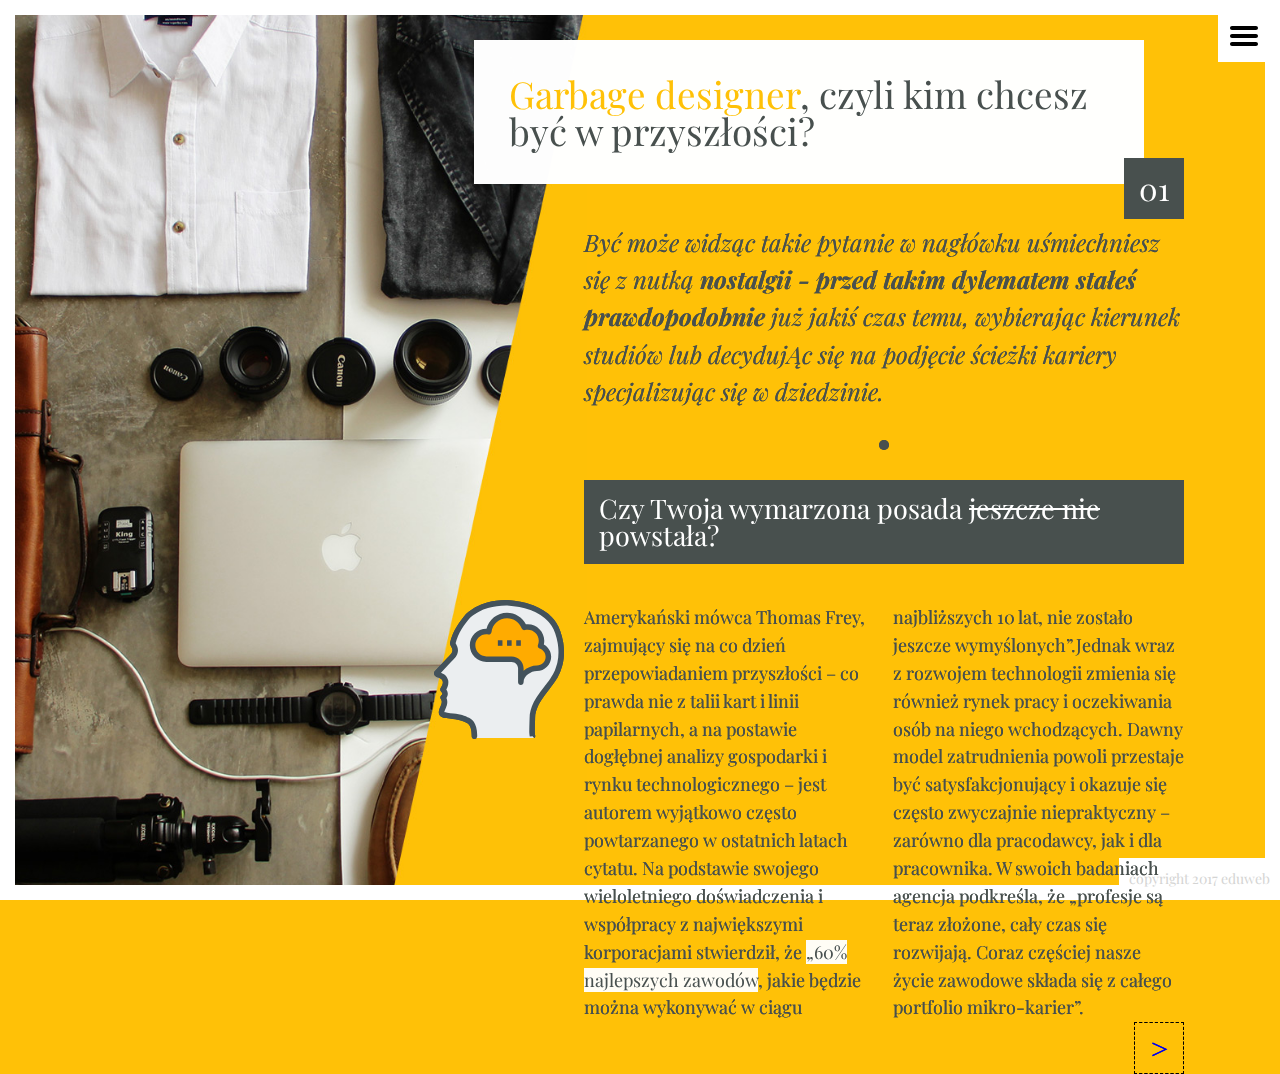
==== layout kurs html/index.html @ e50585dd "ver 0.0" ====
<!doctype html>
<html>
<head>
    <meta charset="utf-8">
    <meta name="description" content="Strona WWW z kursu HTML">
    <meta name="viewport" content="width=device-width, initial-scale=1">
    <link href="https://fonts.googleapis.com/css?family=Playfair+Display" rel="stylesheet">
    <link rel="stylesheet" type="text/css" href="style.css">
    <title>Strona z kursu HTML</title>
</head>
   
<body>
   
   <a class="menu" href="#"></a>
   
    <header class="dropdown-content">
       
       <h4>Skontaktuj się z nami:</h4>
       
       <form action="/mail" method="post">
           <input type="text">
           <input type="email">
           <textarea></textarea>
           <button>WYŚLIJ ></button>
       </form>
       
        <nav class="main-nav">
            <ul class="main-menu">
                <li>Czy Twoja wymarzona posada jeszcze nie powstała?</li>
                <li>Jak Cię widzą, tak Cię piszą</li>
                <li>Dopóki Facebook ich nie rozłączy</li>
                <li>Dobre meme do złej gry</li>
                <li>Projektowanie śmieci</li>
                <li>Jak Cię widzą, tak Cię piszą</li>
            </ul>
        </nav>
    </header>
    
    <div class="bg"></div>
        
          <section>
           
            <article>
               <hgroup>
                   <h1><span class="orange">Garbage designer</span>, czyli kim chcesz być w przyszłości?</h1>
                    <h3>01</h3>
               </hgroup>
                   <p class="summary">Być może widząc takie pytanie w nagłówku uśmiechniesz się z nutką <strong>nostalgii - przed takim dylematem stałeś prawdopodobnie</strong> już jakiś czas temu, wybierając kierunek studiów lub decydujĄc się na podjęcie ścieżki kariery specjalizując się w dziedzinie. </p>
               <div class="dot"></div>
                  
                <h2>Czy Twoja wymarzona posada <span class="deleted">jeszcze nie</span> powstała?</h2>
               
               <figure>
                   <img src="images/head-brains.svg" width="130">
               </figure>
               
                <p class="text">Amerykański mówca Thomas Frey, zajmujący się na co dzień przepowiadaniem przyszłości – co prawda nie z talii kart i linii papilarnych, a na postawie dogłębnej analizy gospodarki i rynku technologicznego – jest autorem wyjątkowo często powtarzanego w ostatnich latach cytatu. Na podstawie swojego wieloletniego doświadczenia i współpracy z największymi korporacjami stwierdził, że <em>„60% najlepszych zawodów</em>, jakie będzie można wykonywać w ciągu najbliższych 10 lat, nie zostało jeszcze wymyślonych”.Jednak wraz z rozwojem technologii zmienia się również rynek pracy i oczekiwania osób na niego wchodzących. Dawny model zatrudnienia powoli przestaje być satysfakcjonujący i okazuje się często zwyczajnie niepraktyczny – zarówno dla pracodawcy, jak i dla pracownika. W swoich badaniach agencja podkreśla, że „profesje są teraz złożone, cały czas się rozwijają. Coraz częściej nasze życie zawodowe składa się z całego portfolio mikro-karier”.</p>
               <a class="button-more" href="#">></a>
            </article>
            
            <article>
               <hgroup>
                   <h1><span class="orange">Garbage designer</span>, czyli kim chcesz być w przyszłości?</h1>
                    <h3>01</h3>
               </hgroup>
                   <p class="summary">Być może widząc takie pytanie w nagłówku uśmiechniesz się z nutką <strong>nostalgii - przed takim dylematem stałeś prawdopodobnie</strong> już jakiś czas temu, wybierając kierunek studiów lub decydujĄc się na podjęcie ścieżki kariery specjalizując się w dziedzinie. </p>
               <div class="dot"></div>
                  
                <h2>Czy Twoja wymarzona posada <span class="deleted">jeszcze nie</span> powstała?</h2>
               
               <figure>
                   <img src="images/head-brains.svg" width="130">
               </figure>
               
                <p class="text">Amerykański mówca Thomas Frey, zajmujący się na co dzień przepowiadaniem przyszłości – co prawda nie z talii kart i linii papilarnych, a na postawie dogłębnej analizy gospodarki i rynku technologicznego – jest autorem wyjątkowo często powtarzanego w ostatnich latach cytatu. Na podstawie swojego wieloletniego doświadczenia i współpracy z największymi korporacjami stwierdził, że <em>„60% najlepszych zawodów</em>, jakie będzie można wykonywać w ciągu najbliższych 10 lat, nie zostało jeszcze wymyślonych”.Jednak wraz z rozwojem technologii zmienia się również rynek pracy i oczekiwania osób na niego wchodzących. Dawny model zatrudnienia powoli przestaje być satysfakcjonujący i okazuje się często zwyczajnie niepraktyczny – zarówno dla pracodawcy, jak i dla pracownika. W swoich badaniach agencja podkreśla, że „profesje są teraz złożone, cały czas się rozwijają. Coraz częściej nasze życie zawodowe składa się z całego portfolio mikro-karier”.</p>
               <a class="button-more" href="#">></a>
            </article>
            
        </section>
        
        <footer>
            <p>copyright 2017 eduweb</p>
        </footer>
    
<script src="http://code.jquery.com/jquery-3.1.1.min.js" integrity="sha256-hVVnYaiADRTO2PzUGmuLJr8BLUSjGIZsDYGmIJLv2b8=" crossorigin="anonymous"></script>   
        
    <script>window.jQuery || document.write('<script src="js/jquery-3.1.1.min.js"><\/script>')</script>
   
    <script src="script.js"></script>
    
</body>
</html>
---- layout kurs html/style.css ----
@import url(reset.css);
@import url(ramka.css);

html {
    background: #ffc107 url(images/tło1.jpg) fixed no-repeat;
    background-size: contain;
    font-size: 62.5%;
    font-family: 'Playfair Display', serif;
    color: #48504e;
}

.orange { color: #ffc107; }

.grey { color: #48504e; }

.lightgrey { color: #d4d4d3; }

h1{
    font-size: 3.7rem;
    background-color: rgba(255, 255, 255, .9);
    padding: 3.5rem;
    margin: 4.0rem;
}

h2 { font-size: 2.7rem; }

h3 { font-size: 3.1rem; }

h3, h2 { 
    color: #fff;
    background-color: #48504e;
    padding: 1.5rem;
    display: inline-block;
}

h4 {
    font-size: 2rem;
    padding: 2rem 1rem;
}

p {font-size: 1.8rem; line-height: 1.55; }

ul { font-size: 2.3rem; line-height: 1.75; }

footer p { font-size: 1.4rem; color: #d4d4d3; }

strong {
    font-weight: bold;
}

em{
    background-color: rgba(255, 255, 255, .8);
}

.summary { 
    font-size: 2.4rem;
    font-style: italic;
}

.dot {
    width: 1rem;
    height: 1rem;
    background-color: #48504e;
    margin: 3rem auto;
    border-radius: 2rem;
}

.deleted {
    text-decoration: line-through;
}

.button-more {
    display: inline-block;
    border: 1px dashed #000;
    font-size: 3rem;
    padding: 1rem 1.5rem;
    text-decoration: none;
    position: absolute;
    right: 0;
}

header {
    display: none;
    background: #48504e;
    color: #fff;
    height: 30rem;
    padding: 10rem;
}

nav {
    float: right;
}

nav li {
    text-align: right;
    background: url(images/strzalka.svg) right no-repeat;
    padding-right:4rem;
    line-height: 1.5rem;
    margin: 3rem;
}

form {
    float: left;
    width: 35rem;
}

input, textarea {
    width: 35rem;
    background: none;
    border: 2px #d4d4d3 solid;
    margin: .5rem;
    padding: 1rem;
    color: #fff;
    font-size:1.7rem;
}

button {
    background: #ffc107;
    border: none;
    padding: 2rem 6rem;
    font-size: 1.5rem;
    font-weight: bold;
    float: right;
    cursor: pointer;
    margin-top: -1.5rem;
    margin-right: -13rem;
}

.menu {
    background: #fff url(images/menu.svg) center no-repeat;
    padding: 1rem;
    margin: 1rem;
    height: 3.2rem;
    position: fixed;
    width: 3.2rem;
    right: 0;
   }

.hoverme:hover header {
    display: block;
}

section {
    width: 50%;
    min-width: 600px;
    max-width: 850px;
    position: absolute;
    right: 5%;
    z-index: 9999;
}

footer {
    position: fixed;
    bottom: 0;
    right: 0;
    padding: 1rem;
    background: #fff;
    z-index: 6;
}

article{
    width: 50%;
    min-width: 600px;
    margin-bottom: 6rem;
    position: absolute;
    right: 5%;
}

hgroup {
    margin-left: -25%;
    position: relative;
    display: inline-block;
}

h3 {
    position: absolute;
    right: 0;
    bottom: 5px;
}

figure {
    margin-left: -25%;
    margin-top: 20%;
    float: left;
}

.text {
    padding-top: 4rem;
    column-count: 2;
}

@media all and (max-width: 1200px) {
    
    html{
         background: #ffc107;
    }
    
    section {
        width: 75%;
    }
    
    .bg {
        background: url(images/tło.jpeg) fixed no-repeat;
        height: 300px;
    }
    
    header {
    display: none;
    background: #48504e;
    color: #fff;
    height: 50rem;
    width: 80%;
    }
    
    ul {
    font-size: 1.5rem;
    }
    
    nav li {
    text-align: right;
    background: url(images/strzalka.svg) right no-repeat;
    padding-right: 4rem;
    line-height: 1.5rem;
    margin: 3rem;
    }

@media all and (max-width: 760px) {
    hgroup{
        margin-left: 0;
    }
    figure {
        display: none;
    }
    section {
    width: 90%;
    min-width: 300px;
    max-width: 850px;
    right: 5%;
    }
    .text {
    column-count: 1;
    }
}
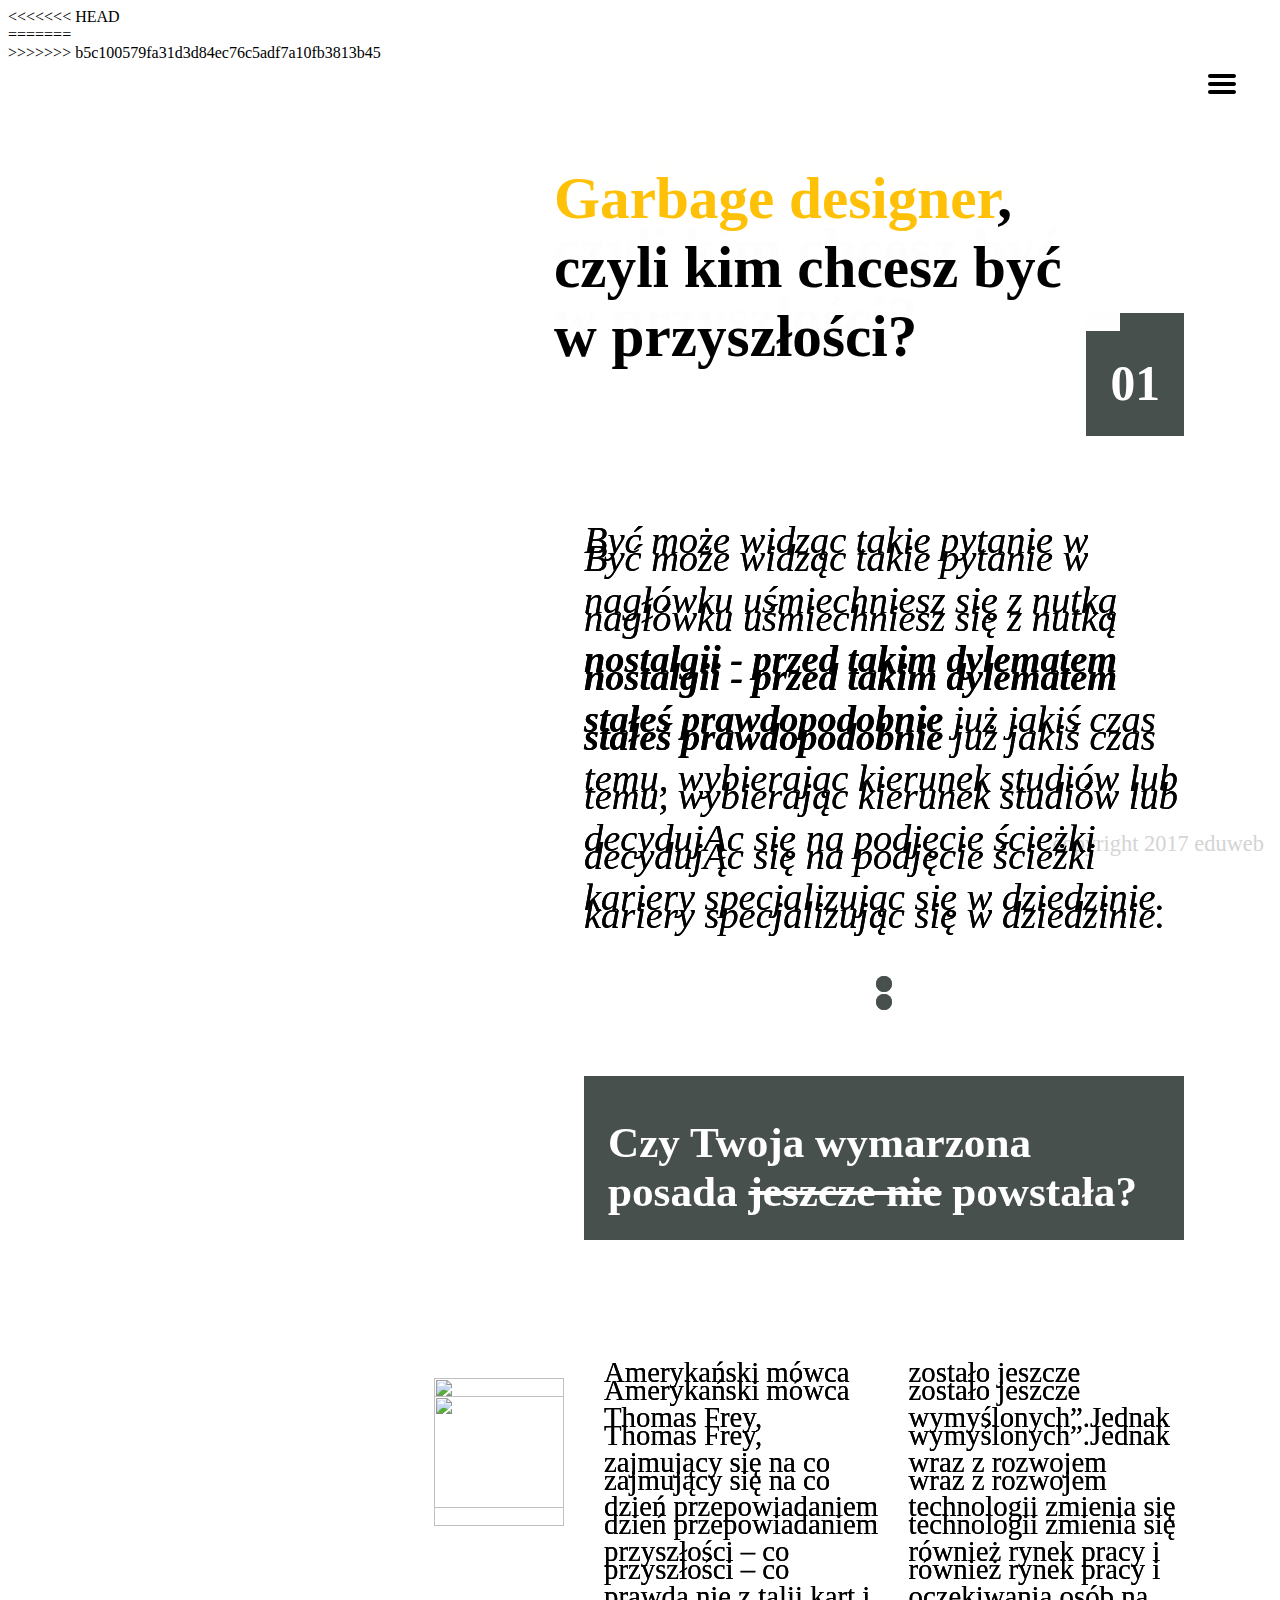
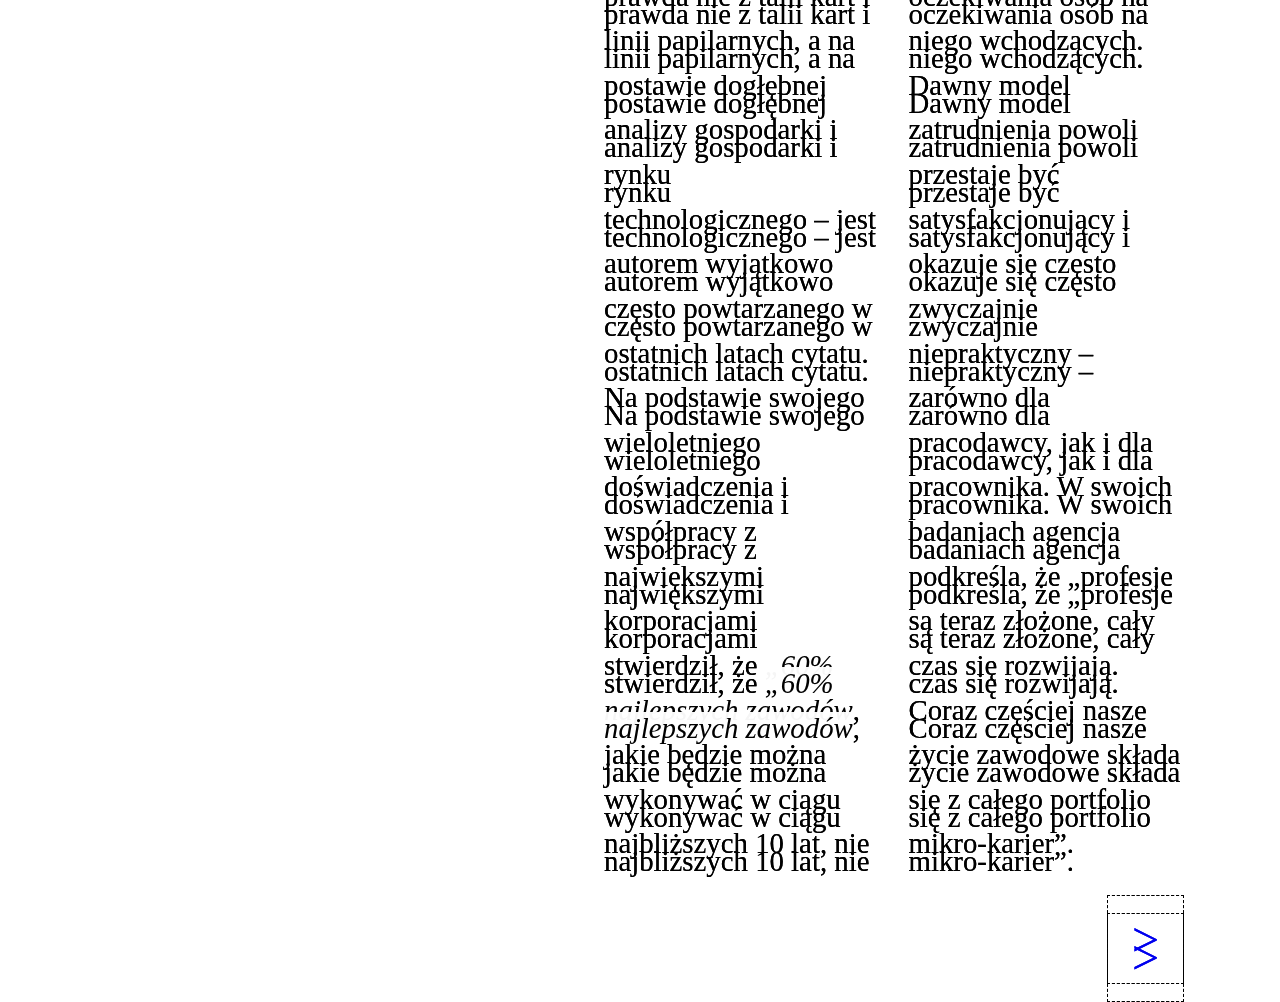
==== commit 1ab09b61: "Merge branch 'master' of https://github.com/Savickas/Projekty-nauka" ====
--- a/layout kurs html/index.html
+++ b/layout kurs html/index.html
@@ -1,3 +1,4 @@
+<<<<<<< HEAD
 <!doctype html>
 <html>
 <head>
@@ -89,4 +90,98 @@
     <script src="script.js"></script>
     
 </body>
-</html>+</html>
+=======
+<!doctype html>
+<html>
+<head>
+    <meta charset="utf-8">
+    <meta name="description" content="Strona WWW z kursu HTML">
+    <meta name="viewport" content="width=device-width, initial-scale=1">
+    <link href="https://fonts.googleapis.com/css?family=Playfair+Display" rel="stylesheet">
+    <link rel="stylesheet" type="text/css" href="style.css">
+    <title>Strona z kursu HTML</title>
+</head>
+   
+<body>
+   
+   <a class="menu" href="#"></a>
+   
+    <header class="dropdown-content">
+       
+       <h4>Skontaktuj się z nami:</h4>
+       
+       <form action="/mail" method="post">
+           <input type="text">
+           <input type="email">
+           <textarea></textarea>
+           <button>WYŚLIJ ></button>
+       </form>
+       
+        <nav class="main-nav">
+            <ul class="main-menu">
+                <li>Czy Twoja wymarzona posada jeszcze nie powstała?</li>
+                <li>Jak Cię widzą, tak Cię piszą</li>
+                <li>Dopóki Facebook ich nie rozłączy</li>
+                <li>Dobre meme do złej gry</li>
+                <li>Projektowanie śmieci</li>
+                <li>Jak Cię widzą, tak Cię piszą</li>
+            </ul>
+        </nav>
+    </header>
+    
+    <div class="bg"></div>
+        
+          <section>
+           
+            <article>
+               <hgroup>
+                   <h1><span class="orange">Garbage designer</span>, czyli kim chcesz być w przyszłości?</h1>
+                    <h3>01</h3>
+               </hgroup>
+                   <p class="summary">Być może widząc takie pytanie w nagłówku uśmiechniesz się z nutką <strong>nostalgii - przed takim dylematem stałeś prawdopodobnie</strong> już jakiś czas temu, wybierając kierunek studiów lub decydujĄc się na podjęcie ścieżki kariery specjalizując się w dziedzinie. </p>
+               <div class="dot"></div>
+                  
+                <h2>Czy Twoja wymarzona posada <span class="deleted">jeszcze nie</span> powstała?</h2>
+               
+               <figure>
+                   <img src="images/head-brains.svg" width="130">
+               </figure>
+               
+                <p class="text">Amerykański mówca Thomas Frey, zajmujący się na co dzień przepowiadaniem przyszłości – co prawda nie z talii kart i linii papilarnych, a na postawie dogłębnej analizy gospodarki i rynku technologicznego – jest autorem wyjątkowo często powtarzanego w ostatnich latach cytatu. Na podstawie swojego wieloletniego doświadczenia i współpracy z największymi korporacjami stwierdził, że <em>„60% najlepszych zawodów</em>, jakie będzie można wykonywać w ciągu najbliższych 10 lat, nie zostało jeszcze wymyślonych”.Jednak wraz z rozwojem technologii zmienia się również rynek pracy i oczekiwania osób na niego wchodzących. Dawny model zatrudnienia powoli przestaje być satysfakcjonujący i okazuje się często zwyczajnie niepraktyczny – zarówno dla pracodawcy, jak i dla pracownika. W swoich badaniach agencja podkreśla, że „profesje są teraz złożone, cały czas się rozwijają. Coraz częściej nasze życie zawodowe składa się z całego portfolio mikro-karier”.</p>
+               <a class="button-more" href="#">></a>
+            </article>
+            
+            <article>
+               <hgroup>
+                   <h1><span class="orange">Garbage designer</span>, czyli kim chcesz być w przyszłości?</h1>
+                    <h3>01</h3>
+               </hgroup>
+                   <p class="summary">Być może widząc takie pytanie w nagłówku uśmiechniesz się z nutką <strong>nostalgii - przed takim dylematem stałeś prawdopodobnie</strong> już jakiś czas temu, wybierając kierunek studiów lub decydujĄc się na podjęcie ścieżki kariery specjalizując się w dziedzinie. </p>
+               <div class="dot"></div>
+                  
+                <h2>Czy Twoja wymarzona posada <span class="deleted">jeszcze nie</span> powstała?</h2>
+               
+               <figure>
+                   <img src="images/head-brains.svg" width="130">
+               </figure>
+               
+                <p class="text">Amerykański mówca Thomas Frey, zajmujący się na co dzień przepowiadaniem przyszłości – co prawda nie z talii kart i linii papilarnych, a na postawie dogłębnej analizy gospodarki i rynku technologicznego – jest autorem wyjątkowo często powtarzanego w ostatnich latach cytatu. Na podstawie swojego wieloletniego doświadczenia i współpracy z największymi korporacjami stwierdził, że <em>„60% najlepszych zawodów</em>, jakie będzie można wykonywać w ciągu najbliższych 10 lat, nie zostało jeszcze wymyślonych”.Jednak wraz z rozwojem technologii zmienia się również rynek pracy i oczekiwania osób na niego wchodzących. Dawny model zatrudnienia powoli przestaje być satysfakcjonujący i okazuje się często zwyczajnie niepraktyczny – zarówno dla pracodawcy, jak i dla pracownika. W swoich badaniach agencja podkreśla, że „profesje są teraz złożone, cały czas się rozwijają. Coraz częściej nasze życie zawodowe składa się z całego portfolio mikro-karier”.</p>
+               <a class="button-more" href="#">></a>
+            </article>
+            
+        </section>
+        
+        <footer>
+            <p>copyright 2017 eduweb</p>
+        </footer>
+    
+<script src="http://code.jquery.com/jquery-3.1.1.min.js" integrity="sha256-hVVnYaiADRTO2PzUGmuLJr8BLUSjGIZsDYGmIJLv2b8=" crossorigin="anonymous"></script>   
+        
+    <script>window.jQuery || document.write('<script src="js/jquery-3.1.1.min.js"><\/script>')</script>
+   
+    <script src="layout kurs html/script.js"></script>
+    
+</body>
+</html>
+>>>>>>> b5c100579fa31d3d84ec76c5adf7a10fb3813b45
--- a/layout kurs html/style.css
+++ b/layout kurs html/style.css
@@ -1,3 +1,4 @@
+<<<<<<< HEAD
 @import url(reset.css);
 @import url(ramka.css);
 
@@ -261,3 +262,268 @@
 
 
 
+=======
+@import url(reset.css);
+@import url(ramka.css);
+
+html {
+    background: #ffc107 url(images/tło1.jpg) fixed no-repeat;
+    background-size: contain;
+    font-size: 62.5%;
+    font-family: 'Playfair Display', serif;
+    color: #48504e;
+}
+
+.orange { color: #ffc107; }
+
+.grey { color: #48504e; }
+
+.lightgrey { color: #d4d4d3; }
+
+h1{
+    font-size: 3.7rem;
+    background-color: rgba(255, 255, 255, .9);
+    padding: 3.5rem;
+    margin: 4.0rem;
+}
+
+h2 { font-size: 2.7rem; }
+
+h3 { font-size: 3.1rem; }
+
+h3, h2 { 
+    color: #fff;
+    background-color: #48504e;
+    padding: 1.5rem;
+    display: inline-block;
+}
+
+h4 {
+    font-size: 2rem;
+    padding: 2rem 1rem;
+}
+
+p {font-size: 1.8rem; line-height: 1.55; }
+
+ul { font-size: 2.3rem; line-height: 1.75; }
+
+footer p { font-size: 1.4rem; color: #d4d4d3; }
+
+strong {
+    font-weight: bold;
+}
+
+em{
+    background-color: rgba(255, 255, 255, .8);
+}
+
+.summary { 
+    font-size: 2.4rem;
+    font-style: italic;
+}
+
+.dot {
+    width: 1rem;
+    height: 1rem;
+    background-color: #48504e;
+    margin: 3rem auto;
+    border-radius: 2rem;
+}
+
+.deleted {
+    text-decoration: line-through;
+}
+
+.button-more {
+    display: inline-block;
+    border: 1px dashed #000;
+    font-size: 3rem;
+    padding: 1rem 1.5rem;
+    text-decoration: none;
+    position: absolute;
+    right: 0;
+}
+
+header {
+    display: none;
+    background: #48504e;
+    color: #fff;
+    height: 30rem;
+    padding: 10rem;
+}
+
+nav {
+    float: right;
+}
+
+nav li {
+    text-align: right;
+    background: url(images/strzalka.svg) right no-repeat;
+    padding-right:4rem;
+    line-height: 1.5rem;
+    margin: 3rem;
+}
+
+form {
+    float: left;
+    width: 35rem;
+}
+
+input, textarea {
+    width: 35rem;
+    background: none;
+    border: 2px #d4d4d3 solid;
+    margin: .5rem;
+    padding: 1rem;
+    color: #fff;
+    font-size:1.7rem;
+}
+
+button {
+    background: #ffc107;
+    border: none;
+    padding: 2rem 6rem;
+    font-size: 1.5rem;
+    font-weight: bold;
+    float: right;
+    cursor: pointer;
+    margin-top: -1.5rem;
+    margin-right: -13rem;
+}
+
+.menu {
+    background: #fff url(images/menu.svg) center no-repeat;
+    padding: 1rem;
+    margin: 1rem;
+    height: 3.2rem;
+    position: fixed;
+    width: 3.2rem;
+    right: 0;
+   }
+
+.hoverme:hover header {
+    display: block;
+}
+
+section {
+    width: 50%;
+    min-width: 600px;
+    max-width: 850px;
+    position: absolute;
+    right: 5%;
+    z-index: 9999;
+}
+
+footer {
+    position: fixed;
+    bottom: 0;
+    right: 0;
+    padding: 1rem;
+    background: #fff;
+    z-index: 6;
+}
+
+article{
+    width: 50%;
+    min-width: 600px;
+    margin-bottom: 6rem;
+    position: absolute;
+    right: 5%;
+}
+
+hgroup {
+    margin-left: -25%;
+    position: relative;
+    display: inline-block;
+}
+
+h3 {
+    position: absolute;
+    right: 0;
+    bottom: 5px;
+}
+
+figure {
+    margin-left: -25%;
+    margin-top: 20%;
+    float: left;
+}
+
+.text {
+    padding-top: 4rem;
+    column-count: 2;
+}
+
+@media all and (max-width: 1200px) {
+    
+    html{
+         background: #ffc107;
+    }
+    
+    section {
+        width: 75%;
+    }
+    
+    .bg {
+        background: url(images/tło.jpeg) fixed no-repeat;
+        height: 300px;
+    }
+    
+    header {
+    display: none;
+    background: #48504e;
+    color: #fff;
+    height: 50rem;
+    width: 80%;
+    }
+    
+    ul {
+    font-size: 1.5rem;
+    }
+    
+    nav li {
+    text-align: right;
+    background: url(images/strzalka.svg) right no-repeat;
+    padding-right: 4rem;
+    line-height: 1.5rem;
+    margin: 3rem;
+    }
+
+@media all and (max-width: 760px) {
+    hgroup{
+        margin-left: 0;
+    }
+    figure {
+        display: none;
+    }
+    section {
+    width: 90%;
+    min-width: 300px;
+    max-width: 850px;
+    right: 5%;
+    }
+    .text {
+    column-count: 1;
+    }
+}
+
+
+
+
+
+
+
+
+
+
+
+
+
+
+
+
+
+
+
+
+>>>>>>> b5c100579fa31d3d84ec76c5adf7a10fb3813b45
--- a/layout kurs html/style.css
+++ b/layout kurs html/style.css
@@ -1,3 +1,4 @@
+<<<<<<< HEAD
 @import url(reset.css);
 @import url(ramka.css);
 
@@ -261,3 +262,268 @@
 
 
 
+=======
+@import url(reset.css);
+@import url(ramka.css);
+
+html {
+    background: #ffc107 url(images/tło1.jpg) fixed no-repeat;
+    background-size: contain;
+    font-size: 62.5%;
+    font-family: 'Playfair Display', serif;
+    color: #48504e;
+}
+
+.orange { color: #ffc107; }
+
+.grey { color: #48504e; }
+
+.lightgrey { color: #d4d4d3; }
+
+h1{
+    font-size: 3.7rem;
+    background-color: rgba(255, 255, 255, .9);
+    padding: 3.5rem;
+    margin: 4.0rem;
+}
+
+h2 { font-size: 2.7rem; }
+
+h3 { font-size: 3.1rem; }
+
+h3, h2 { 
+    color: #fff;
+    background-color: #48504e;
+    padding: 1.5rem;
+    display: inline-block;
+}
+
+h4 {
+    font-size: 2rem;
+    padding: 2rem 1rem;
+}
+
+p {font-size: 1.8rem; line-height: 1.55; }
+
+ul { font-size: 2.3rem; line-height: 1.75; }
+
+footer p { font-size: 1.4rem; color: #d4d4d3; }
+
+strong {
+    font-weight: bold;
+}
+
+em{
+    background-color: rgba(255, 255, 255, .8);
+}
+
+.summary { 
+    font-size: 2.4rem;
+    font-style: italic;
+}
+
+.dot {
+    width: 1rem;
+    height: 1rem;
+    background-color: #48504e;
+    margin: 3rem auto;
+    border-radius: 2rem;
+}
+
+.deleted {
+    text-decoration: line-through;
+}
+
+.button-more {
+    display: inline-block;
+    border: 1px dashed #000;
+    font-size: 3rem;
+    padding: 1rem 1.5rem;
+    text-decoration: none;
+    position: absolute;
+    right: 0;
+}
+
+header {
+    display: none;
+    background: #48504e;
+    color: #fff;
+    height: 30rem;
+    padding: 10rem;
+}
+
+nav {
+    float: right;
+}
+
+nav li {
+    text-align: right;
+    background: url(images/strzalka.svg) right no-repeat;
+    padding-right:4rem;
+    line-height: 1.5rem;
+    margin: 3rem;
+}
+
+form {
+    float: left;
+    width: 35rem;
+}
+
+input, textarea {
+    width: 35rem;
+    background: none;
+    border: 2px #d4d4d3 solid;
+    margin: .5rem;
+    padding: 1rem;
+    color: #fff;
+    font-size:1.7rem;
+}
+
+button {
+    background: #ffc107;
+    border: none;
+    padding: 2rem 6rem;
+    font-size: 1.5rem;
+    font-weight: bold;
+    float: right;
+    cursor: pointer;
+    margin-top: -1.5rem;
+    margin-right: -13rem;
+}
+
+.menu {
+    background: #fff url(images/menu.svg) center no-repeat;
+    padding: 1rem;
+    margin: 1rem;
+    height: 3.2rem;
+    position: fixed;
+    width: 3.2rem;
+    right: 0;
+   }
+
+.hoverme:hover header {
+    display: block;
+}
+
+section {
+    width: 50%;
+    min-width: 600px;
+    max-width: 850px;
+    position: absolute;
+    right: 5%;
+    z-index: 9999;
+}
+
+footer {
+    position: fixed;
+    bottom: 0;
+    right: 0;
+    padding: 1rem;
+    background: #fff;
+    z-index: 6;
+}
+
+article{
+    width: 50%;
+    min-width: 600px;
+    margin-bottom: 6rem;
+    position: absolute;
+    right: 5%;
+}
+
+hgroup {
+    margin-left: -25%;
+    position: relative;
+    display: inline-block;
+}
+
+h3 {
+    position: absolute;
+    right: 0;
+    bottom: 5px;
+}
+
+figure {
+    margin-left: -25%;
+    margin-top: 20%;
+    float: left;
+}
+
+.text {
+    padding-top: 4rem;
+    column-count: 2;
+}
+
+@media all and (max-width: 1200px) {
+    
+    html{
+         background: #ffc107;
+    }
+    
+    section {
+        width: 75%;
+    }
+    
+    .bg {
+        background: url(images/tło.jpeg) fixed no-repeat;
+        height: 300px;
+    }
+    
+    header {
+    display: none;
+    background: #48504e;
+    color: #fff;
+    height: 50rem;
+    width: 80%;
+    }
+    
+    ul {
+    font-size: 1.5rem;
+    }
+    
+    nav li {
+    text-align: right;
+    background: url(images/strzalka.svg) right no-repeat;
+    padding-right: 4rem;
+    line-height: 1.5rem;
+    margin: 3rem;
+    }
+
+@media all and (max-width: 760px) {
+    hgroup{
+        margin-left: 0;
+    }
+    figure {
+        display: none;
+    }
+    section {
+    width: 90%;
+    min-width: 300px;
+    max-width: 850px;
+    right: 5%;
+    }
+    .text {
+    column-count: 1;
+    }
+}
+
+
+
+
+
+
+
+
+
+
+
+
+
+
+
+
+
+
+
+
+>>>>>>> b5c100579fa31d3d84ec76c5adf7a10fb3813b45
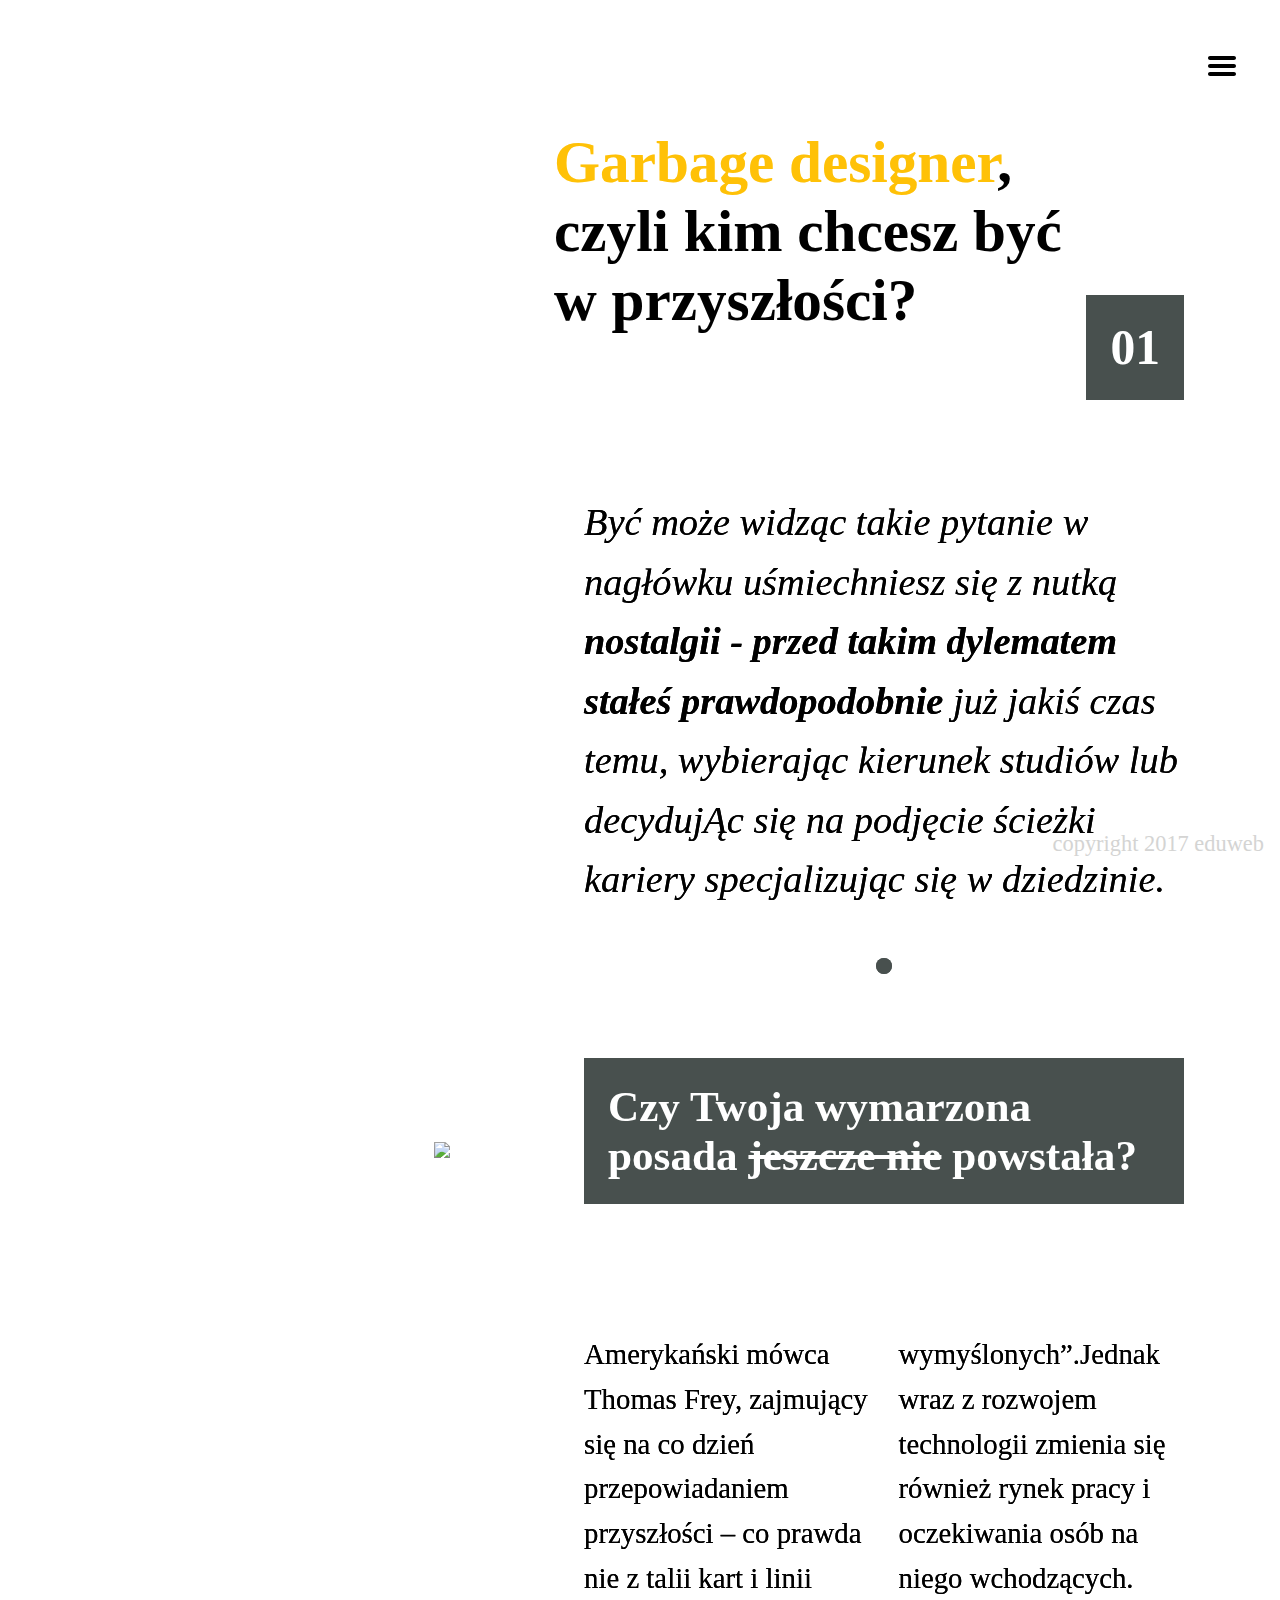
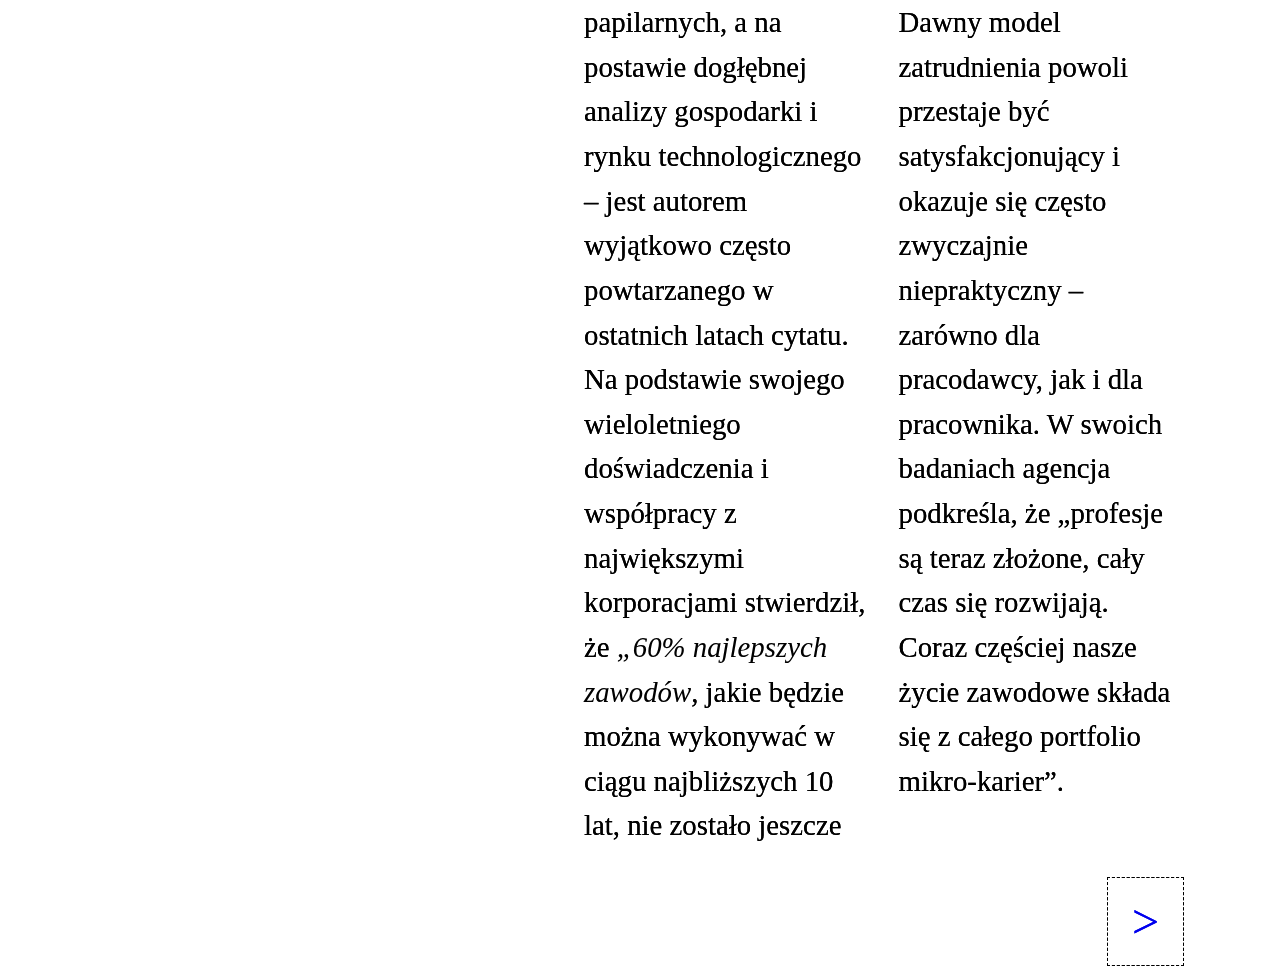
==== commit d55356c1: "Update index.html" ====
--- a/layout kurs html/index.html
+++ b/layout kurs html/index.html
@@ -1,4 +1,3 @@
-<<<<<<< HEAD
 <!doctype html>
 <html>
 <head>
@@ -83,100 +82,7 @@
             <p>copyright 2017 eduweb</p>
         </footer>
     
-<script src="http://code.jquery.com/jquery-3.1.1.min.js" integrity="sha256-hVVnYaiADRTO2PzUGmuLJr8BLUSjGIZsDYGmIJLv2b8=" crossorigin="anonymous"></script>   
-        
-    <script>window.jQuery || document.write('<script src="js/jquery-3.1.1.min.js"><\/script>')</script>
-   
-    <script src="script.js"></script>
-    
-</body>
-</html>
-=======
-<!doctype html>
-<html>
-<head>
-    <meta charset="utf-8">
-    <meta name="description" content="Strona WWW z kursu HTML">
-    <meta name="viewport" content="width=device-width, initial-scale=1">
-    <link href="https://fonts.googleapis.com/css?family=Playfair+Display" rel="stylesheet">
-    <link rel="stylesheet" type="text/css" href="style.css">
-    <title>Strona z kursu HTML</title>
-</head>
-   
-<body>
-   
-   <a class="menu" href="#"></a>
-   
-    <header class="dropdown-content">
-       
-       <h4>Skontaktuj się z nami:</h4>
-       
-       <form action="/mail" method="post">
-           <input type="text">
-           <input type="email">
-           <textarea></textarea>
-           <button>WYŚLIJ ></button>
-       </form>
-       
-        <nav class="main-nav">
-            <ul class="main-menu">
-                <li>Czy Twoja wymarzona posada jeszcze nie powstała?</li>
-                <li>Jak Cię widzą, tak Cię piszą</li>
-                <li>Dopóki Facebook ich nie rozłączy</li>
-                <li>Dobre meme do złej gry</li>
-                <li>Projektowanie śmieci</li>
-                <li>Jak Cię widzą, tak Cię piszą</li>
-            </ul>
-        </nav>
-    </header>
-    
-    <div class="bg"></div>
-        
-          <section>
-           
-            <article>
-               <hgroup>
-                   <h1><span class="orange">Garbage designer</span>, czyli kim chcesz być w przyszłości?</h1>
-                    <h3>01</h3>
-               </hgroup>
-                   <p class="summary">Być może widząc takie pytanie w nagłówku uśmiechniesz się z nutką <strong>nostalgii - przed takim dylematem stałeś prawdopodobnie</strong> już jakiś czas temu, wybierając kierunek studiów lub decydujĄc się na podjęcie ścieżki kariery specjalizując się w dziedzinie. </p>
-               <div class="dot"></div>
-                  
-                <h2>Czy Twoja wymarzona posada <span class="deleted">jeszcze nie</span> powstała?</h2>
-               
-               <figure>
-                   <img src="images/head-brains.svg" width="130">
-               </figure>
-               
-                <p class="text">Amerykański mówca Thomas Frey, zajmujący się na co dzień przepowiadaniem przyszłości – co prawda nie z talii kart i linii papilarnych, a na postawie dogłębnej analizy gospodarki i rynku technologicznego – jest autorem wyjątkowo często powtarzanego w ostatnich latach cytatu. Na podstawie swojego wieloletniego doświadczenia i współpracy z największymi korporacjami stwierdził, że <em>„60% najlepszych zawodów</em>, jakie będzie można wykonywać w ciągu najbliższych 10 lat, nie zostało jeszcze wymyślonych”.Jednak wraz z rozwojem technologii zmienia się również rynek pracy i oczekiwania osób na niego wchodzących. Dawny model zatrudnienia powoli przestaje być satysfakcjonujący i okazuje się często zwyczajnie niepraktyczny – zarówno dla pracodawcy, jak i dla pracownika. W swoich badaniach agencja podkreśla, że „profesje są teraz złożone, cały czas się rozwijają. Coraz częściej nasze życie zawodowe składa się z całego portfolio mikro-karier”.</p>
-               <a class="button-more" href="#">></a>
-            </article>
-            
-            <article>
-               <hgroup>
-                   <h1><span class="orange">Garbage designer</span>, czyli kim chcesz być w przyszłości?</h1>
-                    <h3>01</h3>
-               </hgroup>
-                   <p class="summary">Być może widząc takie pytanie w nagłówku uśmiechniesz się z nutką <strong>nostalgii - przed takim dylematem stałeś prawdopodobnie</strong> już jakiś czas temu, wybierając kierunek studiów lub decydujĄc się na podjęcie ścieżki kariery specjalizując się w dziedzinie. </p>
-               <div class="dot"></div>
-                  
-                <h2>Czy Twoja wymarzona posada <span class="deleted">jeszcze nie</span> powstała?</h2>
-               
-               <figure>
-                   <img src="images/head-brains.svg" width="130">
-               </figure>
-               
-                <p class="text">Amerykański mówca Thomas Frey, zajmujący się na co dzień przepowiadaniem przyszłości – co prawda nie z talii kart i linii papilarnych, a na postawie dogłębnej analizy gospodarki i rynku technologicznego – jest autorem wyjątkowo często powtarzanego w ostatnich latach cytatu. Na podstawie swojego wieloletniego doświadczenia i współpracy z największymi korporacjami stwierdził, że <em>„60% najlepszych zawodów</em>, jakie będzie można wykonywać w ciągu najbliższych 10 lat, nie zostało jeszcze wymyślonych”.Jednak wraz z rozwojem technologii zmienia się również rynek pracy i oczekiwania osób na niego wchodzących. Dawny model zatrudnienia powoli przestaje być satysfakcjonujący i okazuje się często zwyczajnie niepraktyczny – zarówno dla pracodawcy, jak i dla pracownika. W swoich badaniach agencja podkreśla, że „profesje są teraz złożone, cały czas się rozwijają. Coraz częściej nasze życie zawodowe składa się z całego portfolio mikro-karier”.</p>
-               <a class="button-more" href="#">></a>
-            </article>
-            
-        </section>
-        
-        <footer>
-            <p>copyright 2017 eduweb</p>
-        </footer>
-    
-<script src="http://code.jquery.com/jquery-3.1.1.min.js" integrity="sha256-hVVnYaiADRTO2PzUGmuLJr8BLUSjGIZsDYGmIJLv2b8=" crossorigin="anonymous"></script>   
+    <script src="http://code.jquery.com/jquery-3.1.1.min.js" integrity="sha256-hVVnYaiADRTO2PzUGmuLJr8BLUSjGIZsDYGmIJLv2b8=" crossorigin="anonymous"></script>   
         
     <script>window.jQuery || document.write('<script src="js/jquery-3.1.1.min.js"><\/script>')</script>
    
@@ -184,4 +90,3 @@
     
 </body>
 </html>
->>>>>>> b5c100579fa31d3d84ec76c5adf7a10fb3813b45
